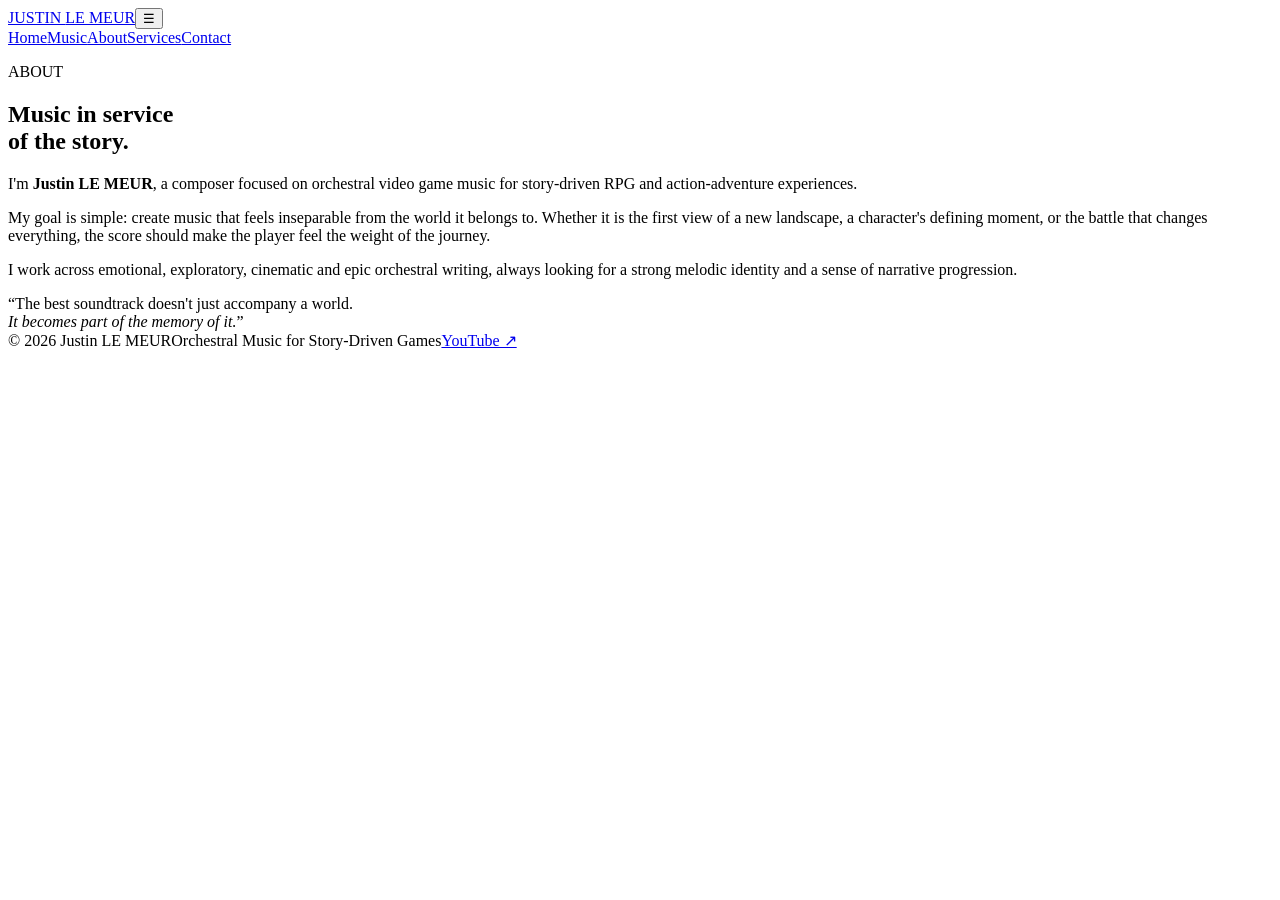
==== about.html @ 604ae6c2 "Add files via upload" ====
<!DOCTYPE html>
<html lang="en"><head><meta charset="UTF-8"><meta name="viewport" content="width=device-width, initial-scale=1.0"><title>About | Justin LE MEUR</title><link rel="preconnect" href="https://fonts.googleapis.com"><link rel="preconnect" href="https://fonts.gstatic.com" crossorigin><link href="https://fonts.googleapis.com/css2?family=Cinzel:wght@500;600;700&family=Inter:wght@400;500;600&display=swap" rel="stylesheet"><link rel="stylesheet" href="css/style.css"></head>
<body><div class="grain"></div><header class="site-header"><a class="brand" href="index.html">JUSTIN <span>LE MEUR</span></a><button class="menu-toggle">☰</button><nav class="nav"><a href="index.html">Home</a><a href="portfolio.html">Music</a><a class="active" href="about.html">About</a><a href="services.html">Services</a><a href="contact.html">Contact</a></nav></header>
<main><section class="page-hero"><p class="eyebrow">ABOUT</p><h1>Music in service<br>of the story.</h1></section>
<section class="section narrow"><p class="lead">I'm <strong>Justin LE MEUR</strong>, a composer focused on orchestral video game music for story-driven RPG and action-adventure experiences.</p><p>My goal is simple: create music that feels inseparable from the world it belongs to. Whether it is the first view of a new landscape, a character's defining moment, or the battle that changes everything, the score should make the player feel the weight of the journey.</p><p>I work across emotional, exploratory, cinematic and epic orchestral writing, always looking for a strong melodic identity and a sense of narrative progression.</p><div class="quote">“The best soundtrack doesn't just accompany a world.<br><em>It becomes part of the memory of it.</em>”</div></section></main>
<footer class="footer"><span>© 2026 Justin LE MEUR</span><span>Orchestral Music for Story-Driven Games</span><a href="https://www.youtube.com/@pador1511" target="_blank" rel="noopener">YouTube ↗</a></footer></body></html>
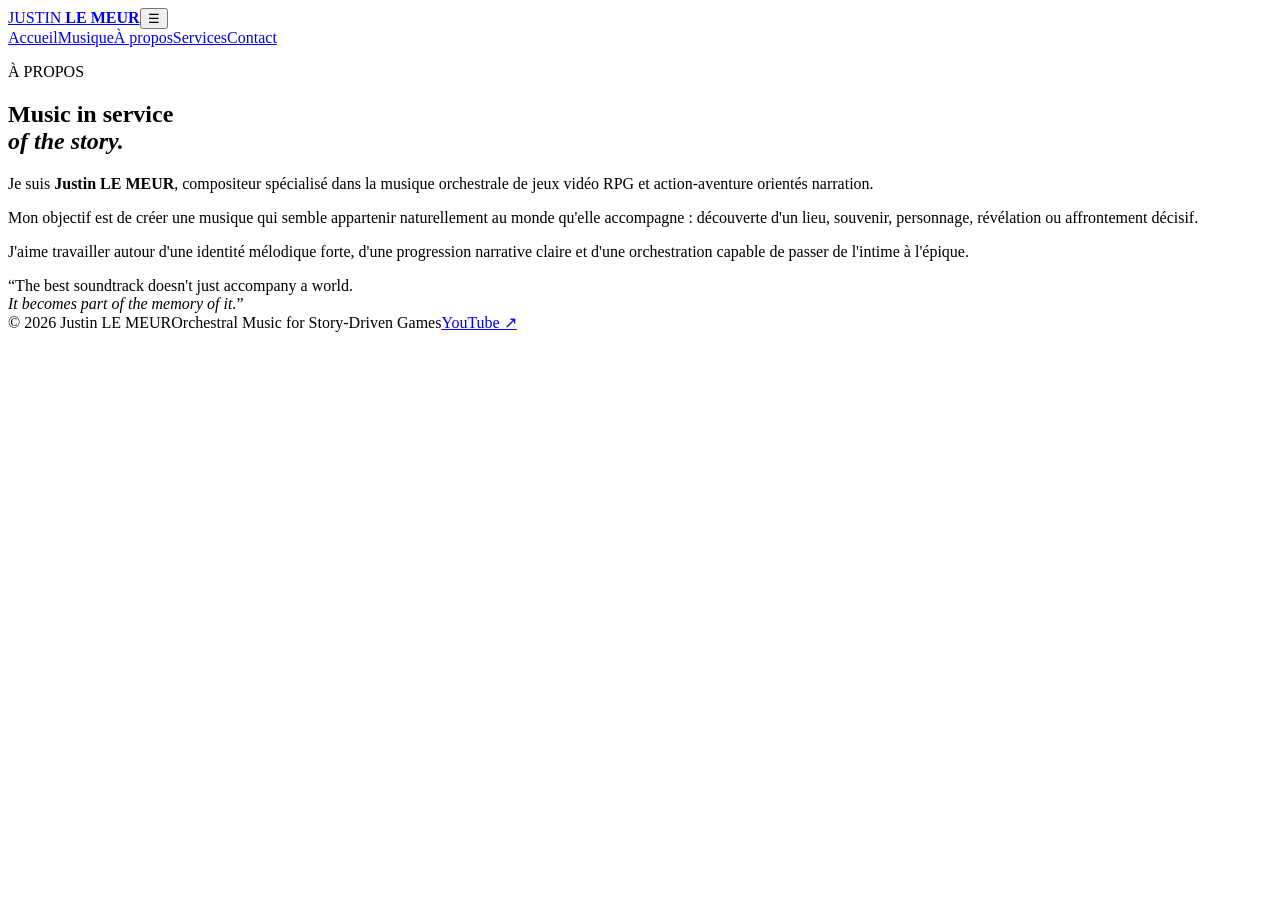
==== commit 81396869: "Add files via upload" ====
--- a/about.html
+++ b/about.html
@@ -1,6 +1 @@
-<!DOCTYPE html>
-<html lang="en"><head><meta charset="UTF-8"><meta name="viewport" content="width=device-width, initial-scale=1.0"><title>About | Justin LE MEUR</title><link rel="preconnect" href="https://fonts.googleapis.com"><link rel="preconnect" href="https://fonts.gstatic.com" crossorigin><link href="https://fonts.googleapis.com/css2?family=Cinzel:wght@500;600;700&family=Inter:wght@400;500;600&display=swap" rel="stylesheet"><link rel="stylesheet" href="css/style.css"></head>
-<body><div class="grain"></div><header class="site-header"><a class="brand" href="index.html">JUSTIN <span>LE MEUR</span></a><button class="menu-toggle">☰</button><nav class="nav"><a href="index.html">Home</a><a href="portfolio.html">Music</a><a class="active" href="about.html">About</a><a href="services.html">Services</a><a href="contact.html">Contact</a></nav></header>
-<main><section class="page-hero"><p class="eyebrow">ABOUT</p><h1>Music in service<br>of the story.</h1></section>
-<section class="section narrow"><p class="lead">I'm <strong>Justin LE MEUR</strong>, a composer focused on orchestral video game music for story-driven RPG and action-adventure experiences.</p><p>My goal is simple: create music that feels inseparable from the world it belongs to. Whether it is the first view of a new landscape, a character's defining moment, or the battle that changes everything, the score should make the player feel the weight of the journey.</p><p>I work across emotional, exploratory, cinematic and epic orchestral writing, always looking for a strong melodic identity and a sense of narrative progression.</p><div class="quote">“The best soundtrack doesn't just accompany a world.<br><em>It becomes part of the memory of it.</em>”</div></section></main>
-<footer class="footer"><span>© 2026 Justin LE MEUR</span><span>Orchestral Music for Story-Driven Games</span><a href="https://www.youtube.com/@pador1511" target="_blank" rel="noopener">YouTube ↗</a></footer></body></html>+<!doctype html><html lang="fr"><head><meta charset="utf-8"><meta name="viewport" content="width=device-width,initial-scale=1"><title>À propos — Justin LE MEUR</title><link rel="preconnect" href="https://fonts.googleapis.com"><link rel="preconnect" href="https://fonts.gstatic.com" crossorigin><link href="https://fonts.googleapis.com/css2?family=Cinzel:wght@500;600;700&family=Inter:wght@400;500;600&display=swap" rel="stylesheet"><link rel="stylesheet" href="css/style.css"></head><body><div class="noise"></div><header><a class="logo" href="index.html">JUSTIN <b>LE MEUR</b></a><button class="hamb">☰</button><nav><a href="index.html">Accueil</a><a href="portfolio.html">Musique</a><a class="active" href="about.html">À propos</a><a href="services.html">Services</a><a href="contact.html">Contact</a></nav></header><main><section class="pagehero"><p class="kicker">À PROPOS</p><h1>Music in service<br><i>of the story.</i></h1></section><section class="section narrow"><p class="lead">Je suis <strong>Justin LE MEUR</strong>, compositeur spécialisé dans la musique orchestrale de jeux vidéo RPG et action-aventure orientés narration.</p><p>Mon objectif est de créer une musique qui semble appartenir naturellement au monde qu'elle accompagne : découverte d'un lieu, souvenir, personnage, révélation ou affrontement décisif.</p><p>J'aime travailler autour d'une identité mélodique forte, d'une progression narrative claire et d'une orchestration capable de passer de l'intime à l'épique.</p><div class="quote">“The best soundtrack doesn't just accompany a world.<br><i>It becomes part of the memory of it.</i>”</div></section></main><footer><span>© 2026 Justin LE MEUR</span><span>Orchestral Music for Story-Driven Games</span><a href="https://www.youtube.com/@pador1511" target="_blank">YouTube ↗</a></footer></body></html>
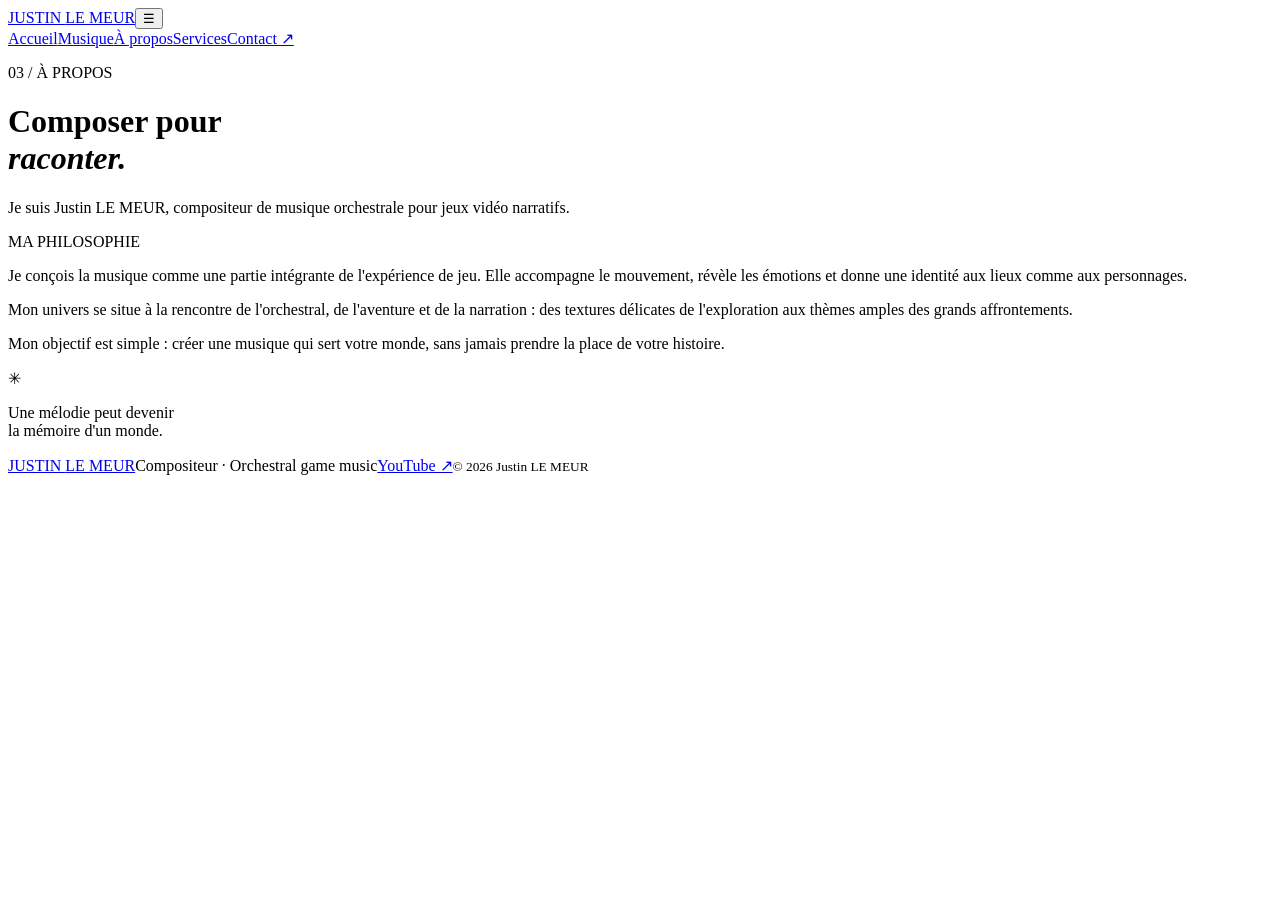
==== commit 14879952: "Add files via upload" ====
--- a/about.html
+++ b/about.html
@@ -1 +1 @@
-<!doctype html><html lang="fr"><head><meta charset="utf-8"><meta name="viewport" content="width=device-width,initial-scale=1"><title>À propos — Justin LE MEUR</title><link rel="preconnect" href="https://fonts.googleapis.com"><link rel="preconnect" href="https://fonts.gstatic.com" crossorigin><link href="https://fonts.googleapis.com/css2?family=Cinzel:wght@500;600;700&family=Inter:wght@400;500;600&display=swap" rel="stylesheet"><link rel="stylesheet" href="css/style.css"></head><body><div class="noise"></div><header><a class="logo" href="index.html">JUSTIN <b>LE MEUR</b></a><button class="hamb">☰</button><nav><a href="index.html">Accueil</a><a href="portfolio.html">Musique</a><a class="active" href="about.html">À propos</a><a href="services.html">Services</a><a href="contact.html">Contact</a></nav></header><main><section class="pagehero"><p class="kicker">À PROPOS</p><h1>Music in service<br><i>of the story.</i></h1></section><section class="section narrow"><p class="lead">Je suis <strong>Justin LE MEUR</strong>, compositeur spécialisé dans la musique orchestrale de jeux vidéo RPG et action-aventure orientés narration.</p><p>Mon objectif est de créer une musique qui semble appartenir naturellement au monde qu'elle accompagne : découverte d'un lieu, souvenir, personnage, révélation ou affrontement décisif.</p><p>J'aime travailler autour d'une identité mélodique forte, d'une progression narrative claire et d'une orchestration capable de passer de l'intime à l'épique.</p><div class="quote">“The best soundtrack doesn't just accompany a world.<br><i>It becomes part of the memory of it.</i>”</div></section></main><footer><span>© 2026 Justin LE MEUR</span><span>Orchestral Music for Story-Driven Games</span><a href="https://www.youtube.com/@pador1511" target="_blank">YouTube ↗</a></footer></body></html>+<!doctype html><html lang="fr"><head><meta charset="utf-8"><meta name="viewport" content="width=device-width,initial-scale=1"><title>À propos — Justin LE MEUR</title><link href="https://fonts.googleapis.com/css2?family=DM+Sans:wght@400;500;600;700&family=Manrope:wght@400;500;600;700;800&display=swap" rel="stylesheet"><link rel="stylesheet" href="css/style.css"></head><body><header class="site-header"><a class="wordmark" href="index.html">JUSTIN <span>LE MEUR</span></a><button class="menu-toggle">☰</button><nav class="main-nav"><a href="index.html">Accueil</a><a href="portfolio.html">Musique</a><a class="current" href="about.html">À propos</a><a href="services.html">Services</a><a class="nav-contact" href="contact.html">Contact ↗</a></nav></header><main class="page wrap"><div class="page-intro"><p class="eyebrow">03 / À PROPOS</p><h1>Composer pour<br><em>raconter.</em></h1><p class="lead">Je suis Justin LE MEUR, compositeur de musique orchestrale pour jeux vidéo narratifs.</p></div><div class="prose-grid"><p class="eyebrow">MA PHILOSOPHIE</p><div><p>Je conçois la musique comme une partie intégrante de l'expérience de jeu. Elle accompagne le mouvement, révèle les émotions et donne une identité aux lieux comme aux personnages.</p><p>Mon univers se situe à la rencontre de l'orchestral, de l'aventure et de la narration : des textures délicates de l'exploration aux thèmes amples des grands affrontements.</p><p>Mon objectif est simple : créer une musique qui sert votre monde, sans jamais prendre la place de votre histoire.</p></div></div><div class="quote-block"><span>✳</span><p>Une mélodie peut devenir<br>la mémoire d'un monde.</p></div></main><footer class="site-footer wrap"><a class="wordmark" href="index.html">JUSTIN <span>LE MEUR</span></a><span>Compositeur · Orchestral game music</span><a href="https://www.youtube.com/@pador1511">YouTube ↗</a><small>© 2026 Justin LE MEUR</small></footer><script src="js/app.js"></script></body></html>
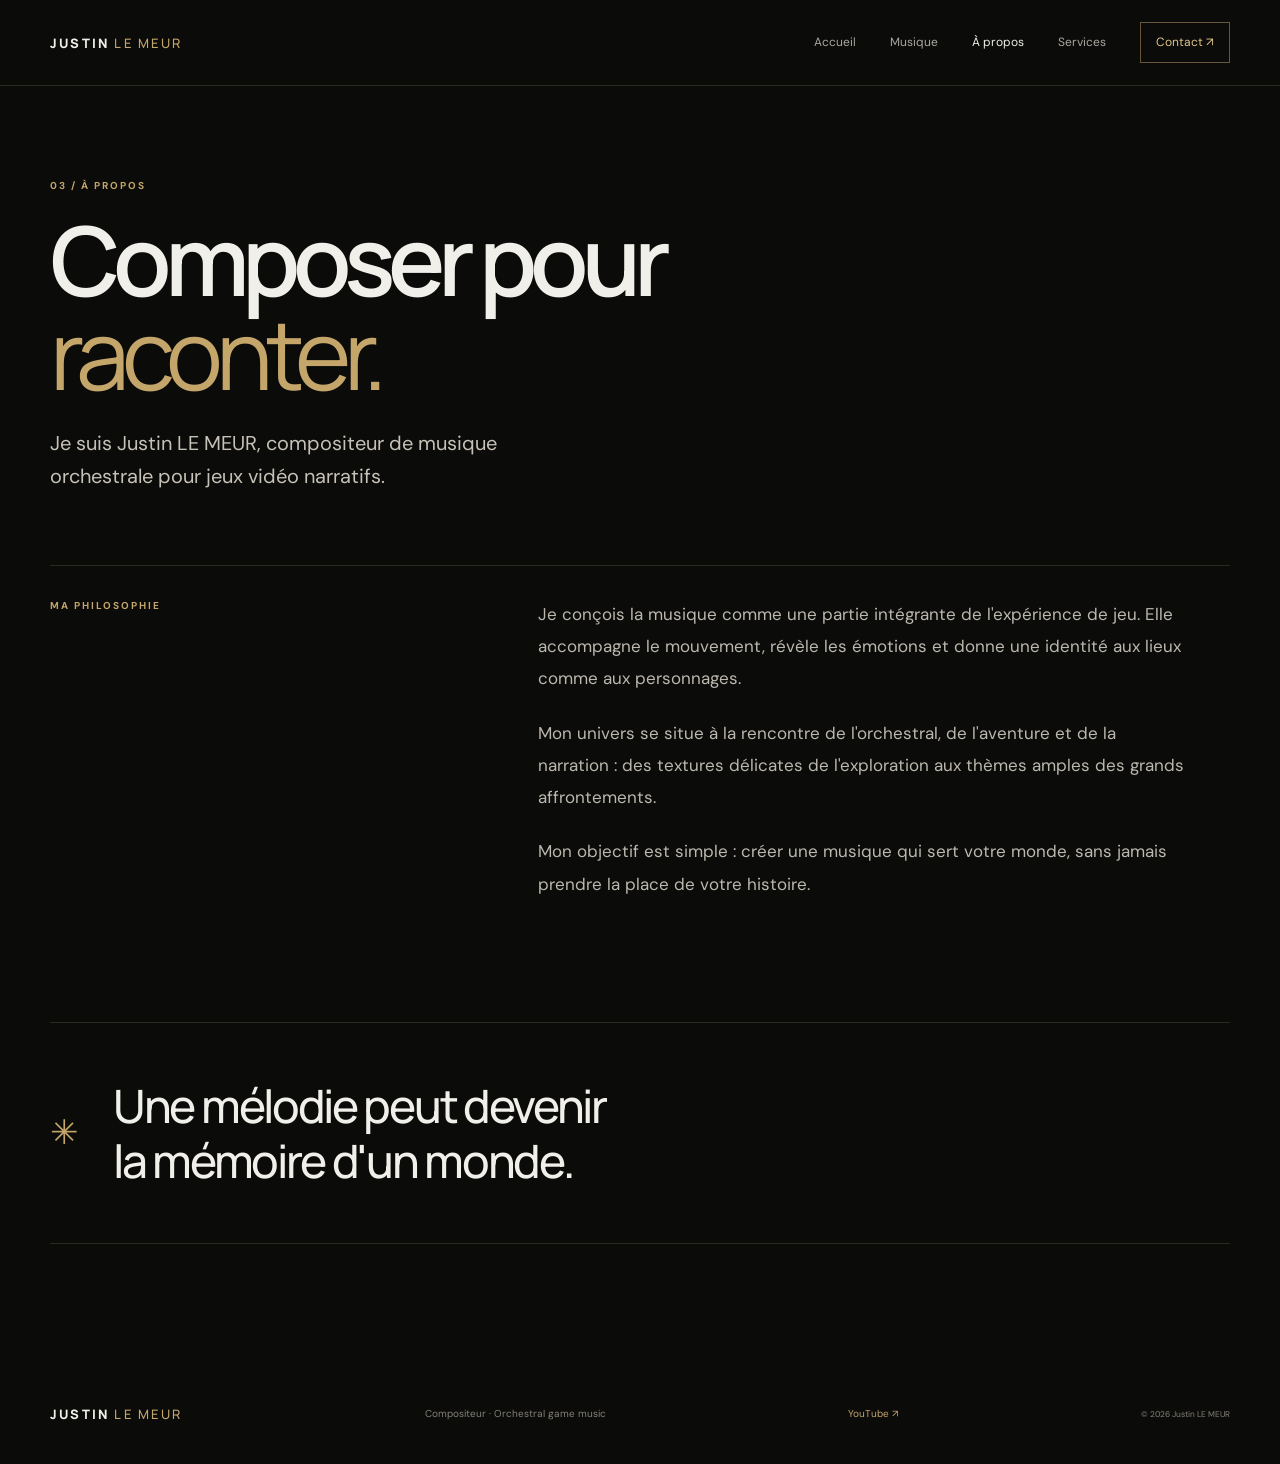
==== commit 4de0df8e: "Add files via upload" ====
--- a/about.html
+++ b/about.html
@@ -1 +1,3 @@
-<!doctype html><html lang="fr"><head><meta charset="utf-8"><meta name="viewport" content="width=device-width,initial-scale=1"><title>À propos — Justin LE MEUR</title><link href="https://fonts.googleapis.com/css2?family=DM+Sans:wght@400;500;600;700&family=Manrope:wght@400;500;600;700;800&display=swap" rel="stylesheet"><link rel="stylesheet" href="css/style.css"></head><body><header class="site-header"><a class="wordmark" href="index.html">JUSTIN <span>LE MEUR</span></a><button class="menu-toggle">☰</button><nav class="main-nav"><a href="index.html">Accueil</a><a href="portfolio.html">Musique</a><a class="current" href="about.html">À propos</a><a href="services.html">Services</a><a class="nav-contact" href="contact.html">Contact ↗</a></nav></header><main class="page wrap"><div class="page-intro"><p class="eyebrow">03 / À PROPOS</p><h1>Composer pour<br><em>raconter.</em></h1><p class="lead">Je suis Justin LE MEUR, compositeur de musique orchestrale pour jeux vidéo narratifs.</p></div><div class="prose-grid"><p class="eyebrow">MA PHILOSOPHIE</p><div><p>Je conçois la musique comme une partie intégrante de l'expérience de jeu. Elle accompagne le mouvement, révèle les émotions et donne une identité aux lieux comme aux personnages.</p><p>Mon univers se situe à la rencontre de l'orchestral, de l'aventure et de la narration : des textures délicates de l'exploration aux thèmes amples des grands affrontements.</p><p>Mon objectif est simple : créer une musique qui sert votre monde, sans jamais prendre la place de votre histoire.</p></div></div><div class="quote-block"><span>✳</span><p>Une mélodie peut devenir<br>la mémoire d'un monde.</p></div></main><footer class="site-footer wrap"><a class="wordmark" href="index.html">JUSTIN <span>LE MEUR</span></a><span>Compositeur · Orchestral game music</span><a href="https://www.youtube.com/@pador1511">YouTube ↗</a><small>© 2026 Justin LE MEUR</small></footer><script src="js/app.js"></script></body></html>+<!doctype html><html lang="fr"><head><meta charset="utf-8"><meta name="viewport" content="width=device-width,initial-scale=1"><title>À propos — Justin LE MEUR</title><link href="https://fonts.googleapis.com/css2?family=DM+Sans:wght@400;500;600;700&family=Manrope:wght@400;500;600;700;800&display=swap" rel="stylesheet"><style>
+:root{--bg:#0b0b0a;--text:#f1efe9;--muted:#96938a;--line:#292821;--gold:#c5a66a;--gold2:#e1c58b;--max:1180px}*{box-sizing:border-box}html{scroll-behavior:smooth}body{margin:0;background:var(--bg);color:var(--text);font:15px/1.65 'DM Sans',sans-serif;-webkit-font-smoothing:antialiased}a{color:inherit;text-decoration:none}button{font:inherit}.wrap{width:min(var(--max),calc(100% - 64px));margin:auto}.site-header{height:86px;padding:0 max(32px,calc((100% - var(--max))/2));display:flex;align-items:center;justify-content:space-between;border-bottom:1px solid var(--line);position:relative;z-index:5;background:#0b0b0af2}.wordmark{font:800 13px Manrope,sans-serif;letter-spacing:.17em}.wordmark span{color:var(--gold);font-weight:500}.main-nav{display:flex;align-items:center;gap:34px}.main-nav a{font-size:12px;color:#aaa79e}.main-nav a:hover,.main-nav a.current{color:var(--text)}.main-nav .nav-contact{color:var(--gold2);border:1px solid #665538;padding:10px 15px}.menu-toggle{display:none;background:none;border:0;color:var(--text);font-size:22px}.hero{min-height:650px;padding-top:48px;display:flex;flex-direction:column}.hero-topline,.hero-rule{display:flex;justify-content:space-between;align-items:center}.eyebrow{font-size:10px;letter-spacing:.2em;color:var(--gold);font-weight:700;margin:0 0 18px}.availability{font-size:11px;color:#aaa79e}.hero-content{margin:auto 0;padding:66px 0 72px}.hero-index{font-size:10px;letter-spacing:.18em;color:#77746b;margin-bottom:24px}.hero h1,.page-intro h1{font:600 clamp(58px,8.4vw,112px)/.98 Manrope,sans-serif;letter-spacing:-.075em;margin:0}.hero h1 em,.page-intro h1 em,.contact-strip h2 em{font-style:normal;color:var(--gold);font-weight:400}.hero-bottom{display:flex;align-items:flex-end;justify-content:space-between;gap:30px;margin-top:44px}.hero-intro{max-width:390px;color:#aaa79e;font-size:15px;margin:0}.hero-actions{display:flex;align-items:center;gap:28px}.button{display:inline-flex;align-items:center;gap:25px;padding:15px 19px;font-size:12px;font-weight:700}.button-gold{background:var(--gold);color:#17140e}.text-link{font-size:12px;border-bottom:1px solid #5d5749;padding-bottom:7px}.hero-rule{border-top:1px solid var(--line);padding:17px 0 20px;color:#77746b;font-size:9px;letter-spacing:.15em}.section{padding-top:110px;padding-bottom:115px}.section-heading{display:flex;justify-content:space-between;align-items:flex-end;margin-bottom:36px}.section-heading h2,.approach h2{font:600 clamp(32px,4vw,48px)/1.1 Manrope,sans-serif;letter-spacing:-.06em;margin:0}.track-list{border-top:1px solid var(--line)}.track-row{display:grid;grid-template-columns:52px 1fr 180px 44px;gap:20px;align-items:center;padding:22px 0;border-bottom:1px solid var(--line)}.track-number,.track-type{font-size:11px;color:var(--muted)}.track-info h3{font:600 19px Manrope,sans-serif;margin:0 0 3px}.track-info p{font-size:11px;color:var(--muted);margin:0}.track-type{text-align:right}.play-track{width:38px;height:38px;border:1px solid #655638;border-radius:50%;background:transparent;color:var(--gold2);cursor:pointer}.manifesto{background:#11110f;border-block:1px solid var(--line)}.manifesto-inner{min-height:290px;display:flex;flex-direction:column;justify-content:center;position:relative}.manifesto-line{font:500 clamp(32px,5vw,58px)/1.2 Manrope,sans-serif;letter-spacing:-.06em;margin:0}.manifesto-line em{font-style:normal;color:var(--gold);font-weight:400}.manifesto-mark{position:absolute;right:8%;top:50%;transform:translateY(-50%);font-size:76px;color:#5e4d2e}.approach{display:grid;grid-template-columns:1fr 1.1fr;gap:12%;align-items:start}.approach h2{font-size:clamp(36px,4.2vw,54px)}.approach-copy{max-width:340px;margin-top:25px}.muted{color:var(--muted)}.approach-list>div{display:grid;grid-template-columns:38px 1fr;gap:14px;padding:20px 0;border-bottom:1px solid var(--line)}.approach-list>div:first-child{border-top:1px solid var(--line)}.approach-list span,.service-list article>span,.service-list article>b{color:var(--gold);font-size:11px}.approach-list h3{font:600 16px Manrope,sans-serif;margin:0 0 4px}.approach-list p{color:var(--muted);font-size:12px;margin:0}.contact-strip{background:#15140f;padding:85px 0;border-top:1px solid #332d20}.contact-strip h2{font:600 clamp(42px,6vw,72px)/1.02 Manrope,sans-serif;letter-spacing:-.07em;margin:0 0 28px}.site-footer{min-height:100px;display:flex;align-items:center;justify-content:space-between;gap:20px;color:#858178;font-size:10px}.site-footer .wordmark{color:var(--text)}.site-footer a:not(.wordmark),.contact-bottom a{color:var(--gold)}.page{padding-top:92px;padding-bottom:120px;min-height:70vh}.page-intro{max-width:800px;margin-bottom:72px}.page-intro h1{font-size:clamp(54px,8vw,96px)}.page-intro>p:last-child{max-width:460px;margin-top:26px}.page-intro .lead{font-size:20px;color:#c7c2b7;max-width:560px}.filter-row{display:flex;gap:9px;margin-bottom:28px;flex-wrap:wrap}.filter{background:transparent;color:#aaa79e;border:1px solid var(--line);padding:9px 15px;font-size:11px;cursor:pointer}.filter.active,.filter:hover{border-color:var(--gold);color:var(--gold2)}.small-note{font-size:11px;color:#77746b;margin-top:25px}.prose-grid{display:grid;grid-template-columns:1fr 2fr;gap:12%;border-top:1px solid var(--line);padding-top:32px}.prose-grid>div{max-width:650px}.prose-grid>div p{font-size:17px;line-height:1.9;color:#bcb8ae;margin:0 0 22px}.quote-block{margin:100px 0 0;padding:55px 0;border-block:1px solid var(--line);display:flex;align-items:center;gap:35px}.quote-block span{font-size:34px;color:var(--gold)}.quote-block p{font:500 clamp(28px,4vw,46px)/1.2 Manrope,sans-serif;letter-spacing:-.05em;margin:0}.service-list{border-top:1px solid var(--line)}.service-list article{display:grid;grid-template-columns:55px 1fr 20px;gap:20px;padding:30px 0;border-bottom:1px solid var(--line)}.service-list h2{font:600 22px Manrope,sans-serif;margin:0 0 8px}.service-list p{color:var(--muted);margin:0;max-width:560px;font-size:13px}.inline-cta{margin-top:70px;display:flex;justify-content:space-between;align-items:center;gap:20px}.inline-cta p{font:500 20px Manrope,sans-serif}.contact-page .page-intro{margin-bottom:90px}.email-link{font:500 clamp(25px,5vw,55px) Manrope,sans-serif;letter-spacing:-.05em;border-bottom:1px solid #4e442f;padding-bottom:20px;display:flex;justify-content:space-between;max-width:850px}.email-link span{color:var(--gold)}.contact-bottom{display:flex;justify-content:space-between;max-width:850px;margin-top:20px;font-size:11px;color:var(--muted)}.audio-player{position:fixed;bottom:18px;left:50%;transform:translateX(-50%);width:min(650px,calc(100% - 28px));background:#171610;border:1px solid #51452e;box-shadow:0 12px 45px #0009;z-index:20;padding:12px 15px;display:flex;align-items:center;gap:14px}.audio-player.hidden{display:none}.audio-player>button{background:none;border:0;color:var(--gold2);font-size:17px;cursor:pointer}.player-meta{display:flex;flex-direction:column;min-width:110px}.player-meta b{font-size:11px}.player-meta small{font-size:9px;color:var(--muted)}.audio-player input{flex:1;min-width:50px;accent-color:var(--gold)}.audio-player>span{font-size:10px;color:var(--muted)}@media(max-width:760px){.wrap{width:calc(100% - 40px)}.site-header{height:70px;padding:0 20px}.menu-toggle{display:block}.main-nav{display:none;position:absolute;top:69px;left:0;right:0;background:#11110f;padding:20px;flex-direction:column;align-items:stretch;gap:18px}.main-nav.open{display:flex}.hero{min-height:600px;padding-top:28px}.hero-topline{align-items:flex-start;gap:15px;flex-direction:column}.hero-content{padding:60px 0}.hero h1{font-size:clamp(52px,14vw,82px)}.hero-bottom,.section-heading,.inline-cta{align-items:flex-start;flex-direction:column}.hero-bottom{margin-top:30px}.hero-actions{gap:20px;flex-wrap:wrap}.hero-rule{font-size:8px;gap:15px;flex-wrap:wrap}.section{padding-block:75px}.track-row{grid-template-columns:28px 1fr 40px;gap:12px}.track-type{display:none}.track-info h3{font-size:16px}.manifesto-inner{min-height:250px}.manifesto-mark{right:3%;font-size:48px}.approach,.prose-grid{grid-template-columns:1fr;gap:35px}.contact-strip{padding:65px 0}.site-footer{padding:28px 0;align-items:flex-start;flex-direction:column;gap:12px}.page{padding-block:65px 85px}.page-intro{margin-bottom:50px}.page-intro h1{font-size:clamp(50px,13vw,78px)}.prose-grid>div p{font-size:15px}.quote-block{margin-top:65px}.service-list article{grid-template-columns:30px 1fr 15px;gap:12px}.service-list h2{font-size:18px}.email-link{font-size:clamp(22px,6vw,36px)}.audio-player{gap:8px;padding:10px}.player-meta{min-width:90px}}
+</style></head><body><header class="site-header"><a class="wordmark" href="index.html">JUSTIN <span>LE MEUR</span></a><button class="menu-toggle">☰</button><nav class="main-nav"><a href="index.html">Accueil</a><a href="portfolio.html">Musique</a><a class="current" href="about.html">À propos</a><a href="services.html">Services</a><a class="nav-contact" href="contact.html">Contact ↗</a></nav></header><main class="page wrap"><div class="page-intro"><p class="eyebrow">03 / À PROPOS</p><h1>Composer pour<br><em>raconter.</em></h1><p class="lead">Je suis Justin LE MEUR, compositeur de musique orchestrale pour jeux vidéo narratifs.</p></div><div class="prose-grid"><p class="eyebrow">MA PHILOSOPHIE</p><div><p>Je conçois la musique comme une partie intégrante de l'expérience de jeu. Elle accompagne le mouvement, révèle les émotions et donne une identité aux lieux comme aux personnages.</p><p>Mon univers se situe à la rencontre de l'orchestral, de l'aventure et de la narration : des textures délicates de l'exploration aux thèmes amples des grands affrontements.</p><p>Mon objectif est simple : créer une musique qui sert votre monde, sans jamais prendre la place de votre histoire.</p></div></div><div class="quote-block"><span>✳</span><p>Une mélodie peut devenir<br>la mémoire d'un monde.</p></div></main><footer class="site-footer wrap"><a class="wordmark" href="index.html">JUSTIN <span>LE MEUR</span></a><span>Compositeur · Orchestral game music</span><a href="https://www.youtube.com/@pador1511">YouTube ↗</a><small>© 2026 Justin LE MEUR</small></footer><script src="js/app.js"></script></body></html>
